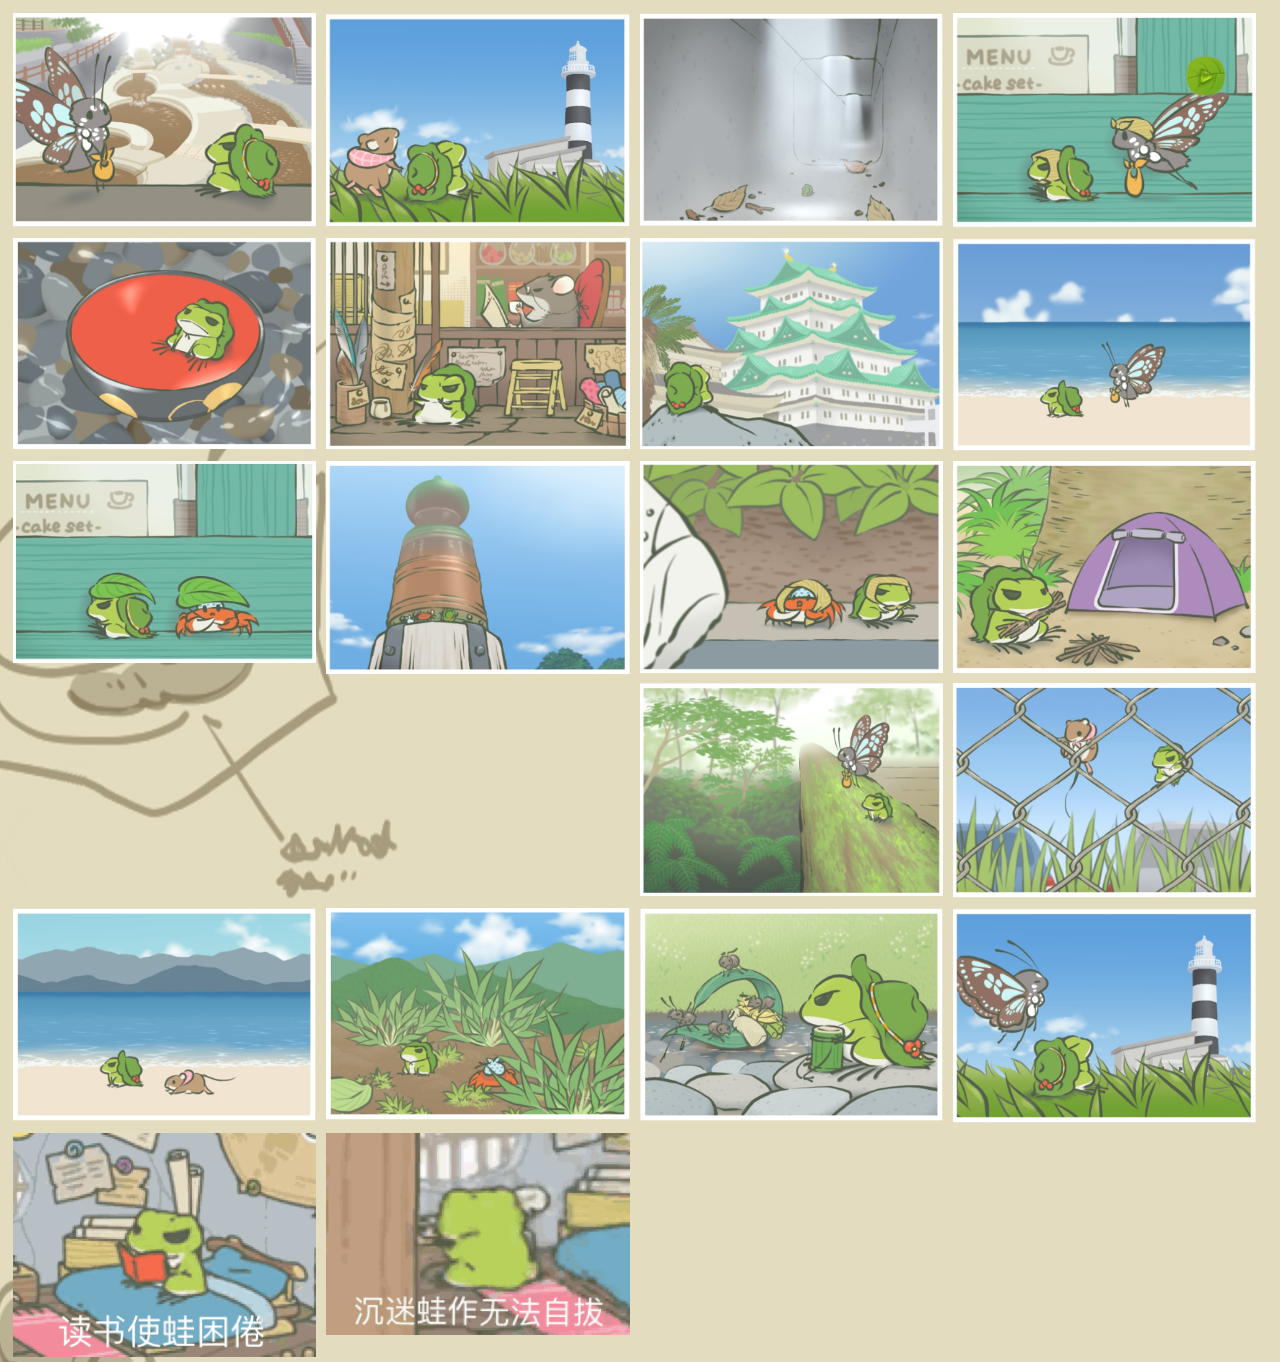
==== album.html @ 4aaba294 "流云" ====
<!DOCTYPE html>
<html>
	<head>
		<meta charset="UTF-8">
		<title>欢迎进入我呱儿子的相册</title>
		<style type="text/css">
			body{
				background:url("img/照片/照片背景.png");

			}
			.img-size{
				float:left;
				height: auto;
				width: 24%;
				margin:5px;
			}
			#playBt{
				position:fixed;
				right:50px;
				top:50px;
				background-color:rgba(0,0,0,0);
				border-style:hidden;
				animation: turn 3s linear infinite; 
			}
			@keyframes turn{
					from {
						transform: rotate(0deg);
					}
					to {
						transform: rotate(360deg);
					}
					/*0%{-webkit-transform:rotate(0deg);}
					25%{-webkit-transform:rotate(90deg);}
					50%{-webkit-transform:rotate(180deg);}
					75%{-webkit-transform:rotate(270deg);}
					100%{-webkit-transform:rotate(360deg);}*/
				}
		</style>
	</head>
	<body>
		<div>
			<img src="img/照片/1.jpg" class="img-size"/>
			<img src="img/照片/2.jpg" class="img-size"/>
			<img src="img/照片/3.jpg" class="img-size"/>
			<img src="img/照片/4.jpg" class="img-size"/>
			<img src="img/照片/5.jpg" class="img-size"/>
			<img src="img/照片/6.jpg" class="img-size"/>
			<img src="img/照片/7.jpg" class="img-size"/>
			<img src="img/照片/8.jpg" class="img-size"/>
			<img src="img/照片/9.jpg" class="img-size"/>
			<img src="img/照片/10.jpg" class="img-size"/>
			<img src="img/照片/11.jpg" class="img-size"/>
			<img src="img/照片/12.jpg" class="img-size"/>
			<img src="img/照片/13.jpg" class="img-size"/>
			<img src="img/照片/14.jpg" class="img-size"/>
			<img src="img/照片/15.jpg" class="img-size"/>
			<img src="img/照片/16.jpg" class="img-size"/>
			<img src="img/照片/17.jpg" class="img-size"/>
			<img src="img/照片/18.jpg" class="img-size"/>
			<img src="img/照片/g1.gif" class="img-size"/>
			<img src="img/照片/g2.gif" class="img-size"/>
		</div>
		<img id="playBt" onclick="pauseau()" src="img/播放按钮.png" style="height:50px;width:50px"/>
		<audio id="mp3" autoplay="ture" loop="ture">
			<source src="res/青蛙旅行BGM.mp3" type="audio/mp3">
		</audio>
		
		<script>
		var mymp3=document.getElementById("mp3");
		var playbt=document.getElementById("playBt");
		function pauseau()
		{
			if(mymp3.paused){
				mymp3.play();
				playbt.style.animation = 'turn 3s linear infinite';
			}
			else{
				mymp3.pause();
				playbt.style.animation = 'none';
			}
		}
		</script>
	</body>
</html>
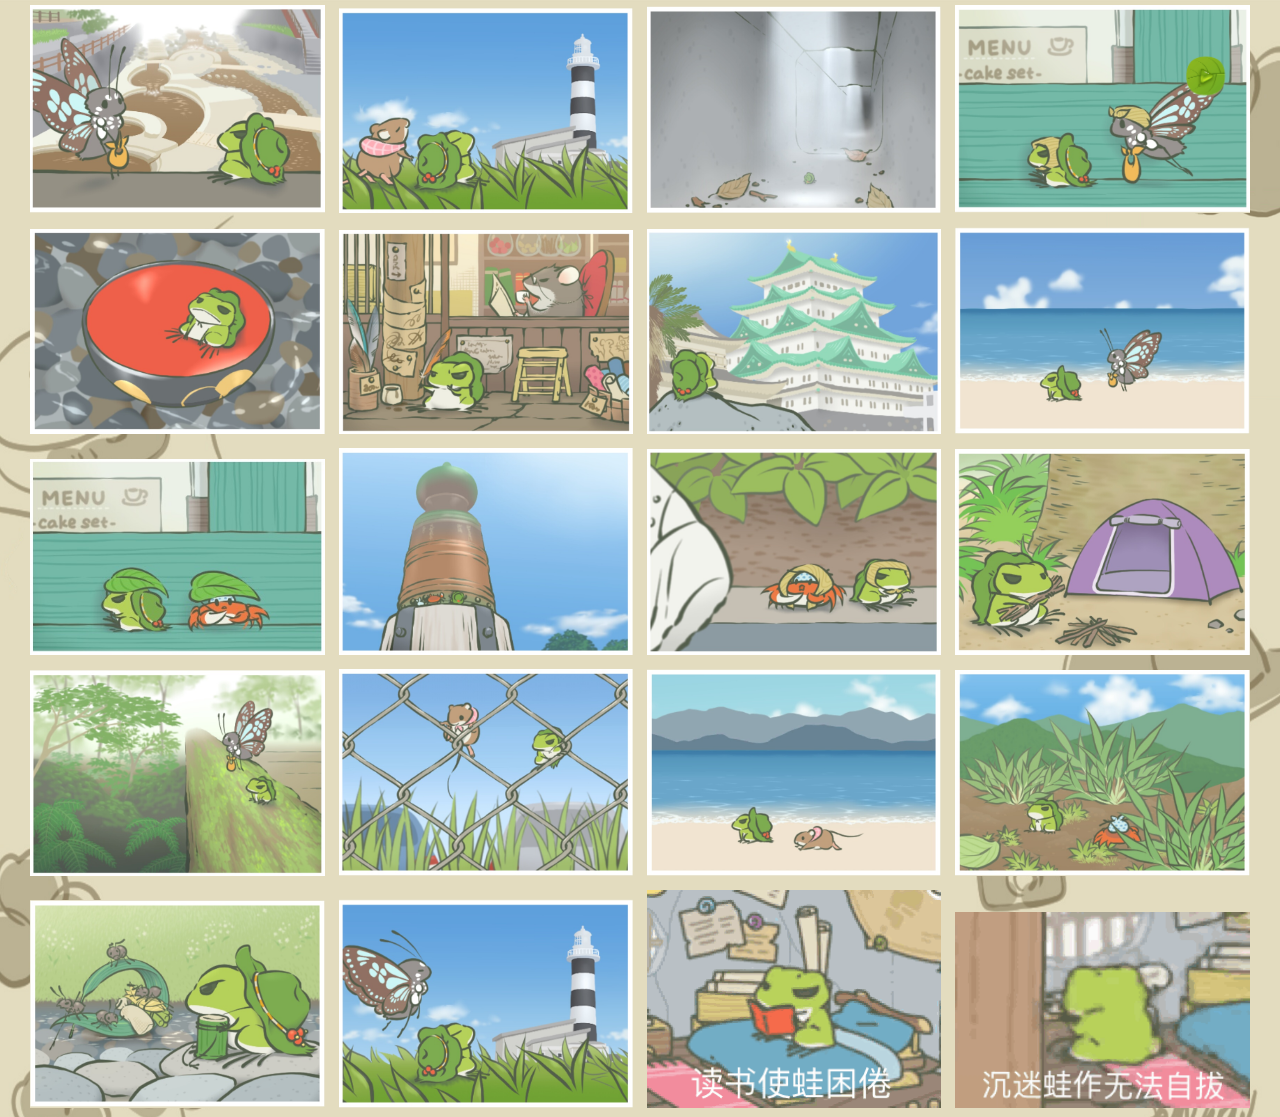
==== commit 024a8a52: "流云" ====
--- a/album.html
+++ b/album.html
@@ -5,13 +5,18 @@
 		<title>欢迎进入我呱儿子的相册</title>
 		<style type="text/css">
 			body{
-				background:url("img/照片/照片背景.png");
-
+				background-image: url(img/照片/照片背景.png);
+				background-size: cover;
+  				background-repeat: no-repeat;
+				height: 100%;
+				width: 100%;
+				margin: 0;
+				padding: 0;
 			}
 			.img-size{
-				float:left;
+				position: relative;
 				height: auto;
-				width: 24%;
+				width: 23%;
 				margin:5px;
 			}
 			#playBt{
@@ -38,7 +43,7 @@
 		</style>
 	</head>
 	<body>
-		<div>
+		<div align="center">
 			<img src="img/照片/1.jpg" class="img-size"/>
 			<img src="img/照片/2.jpg" class="img-size"/>
 			<img src="img/照片/3.jpg" class="img-size"/>
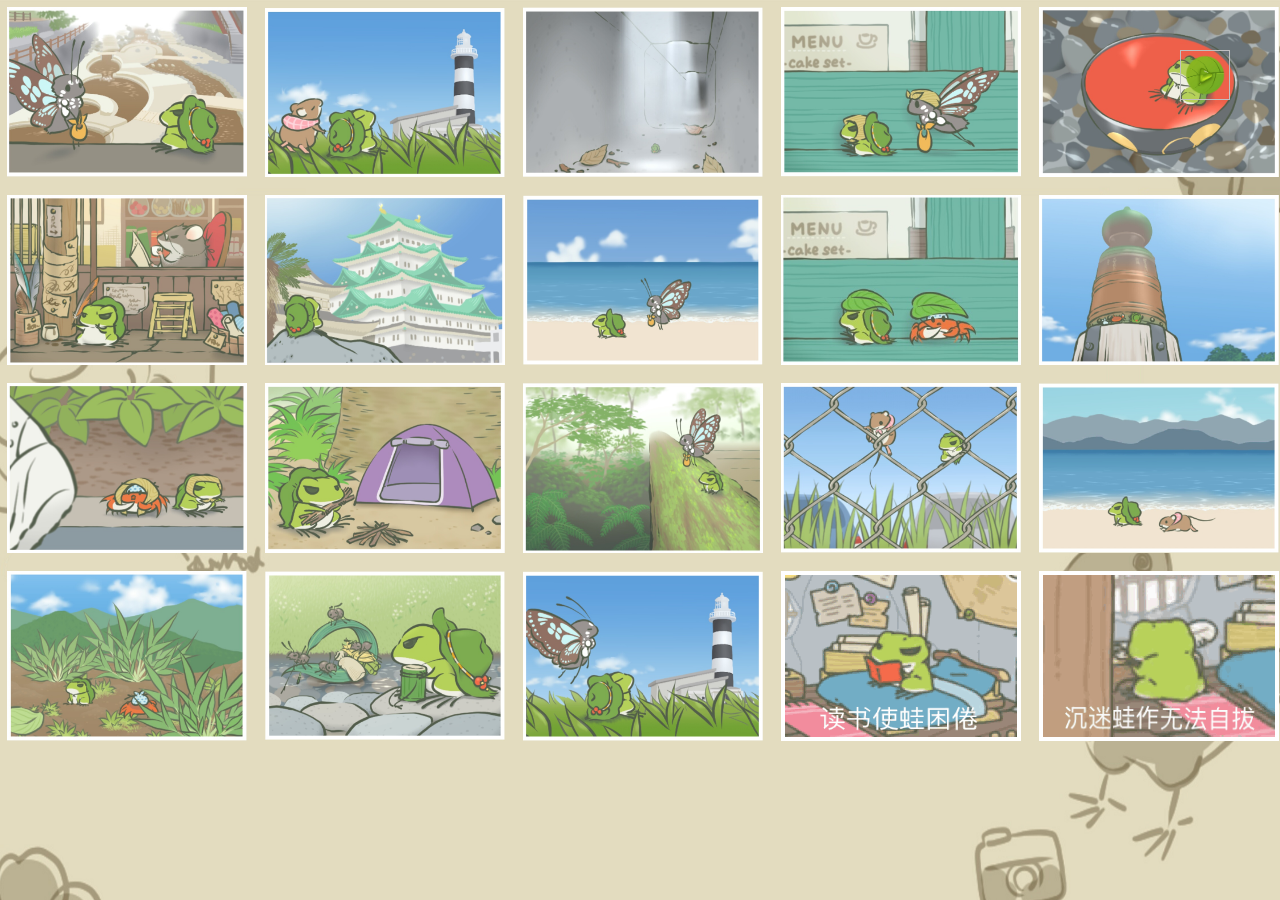
==== commit 70fc53f7: "重构" ====
--- a/album.html
+++ b/album.html
@@ -1,89 +1,74 @@
 <!DOCTYPE html>
 <html>
-	<head>
-		<meta charset="UTF-8">
-		<title>欢迎进入我呱儿子的相册</title>
-		<style type="text/css">
-			body{
-				background-image: url(img/照片/照片背景.png);
-				background-size: cover;
-  				background-repeat: no-repeat;
-				height: 100%;
-				width: 100%;
-				margin: 0;
-				padding: 0;
-			}
-			.img-size{
-				position: relative;
-				height: auto;
-				width: 23%;
-				margin:5px;
-			}
-			#playBt{
-				position:fixed;
-				right:50px;
-				top:50px;
-				background-color:rgba(0,0,0,0);
-				border-style:hidden;
-				animation: turn 3s linear infinite; 
-			}
-			@keyframes turn{
-					from {
-						transform: rotate(0deg);
-					}
-					to {
-						transform: rotate(360deg);
-					}
-					/*0%{-webkit-transform:rotate(0deg);}
-					25%{-webkit-transform:rotate(90deg);}
-					50%{-webkit-transform:rotate(180deg);}
-					75%{-webkit-transform:rotate(270deg);}
-					100%{-webkit-transform:rotate(360deg);}*/
-				}
-		</style>
-	</head>
-	<body>
-		<div align="center">
-			<img src="img/照片/1.jpg" class="img-size"/>
-			<img src="img/照片/2.jpg" class="img-size"/>
-			<img src="img/照片/3.jpg" class="img-size"/>
-			<img src="img/照片/4.jpg" class="img-size"/>
-			<img src="img/照片/5.jpg" class="img-size"/>
-			<img src="img/照片/6.jpg" class="img-size"/>
-			<img src="img/照片/7.jpg" class="img-size"/>
-			<img src="img/照片/8.jpg" class="img-size"/>
-			<img src="img/照片/9.jpg" class="img-size"/>
-			<img src="img/照片/10.jpg" class="img-size"/>
-			<img src="img/照片/11.jpg" class="img-size"/>
-			<img src="img/照片/12.jpg" class="img-size"/>
-			<img src="img/照片/13.jpg" class="img-size"/>
-			<img src="img/照片/14.jpg" class="img-size"/>
-			<img src="img/照片/15.jpg" class="img-size"/>
-			<img src="img/照片/16.jpg" class="img-size"/>
-			<img src="img/照片/17.jpg" class="img-size"/>
-			<img src="img/照片/18.jpg" class="img-size"/>
-			<img src="img/照片/g1.gif" class="img-size"/>
-			<img src="img/照片/g2.gif" class="img-size"/>
+
+<head>
+	<meta charset="UTF-8">
+	<title>欢迎进入我呱儿子的相册</title>
+	<style type="text/css">
+		* {
+			margin: 0;
+			padding: 0;
+		}
+
+		body {
+			background-position-x: center;
+			background-image: url(img/album/album_bg.png);
+			background-size: cover;
+			background-repeat: no-repeat;
+		}
+
+		.album {
+			width: 1300px;
+			margin: 0 auto;
+			/* background-color: #fff; */
+		}
+		.album-img {
+			position: relative;
+			height: 170px;
+			width: 240px;
+			margin: 7px;
+		}
+		.gif-size{
+			height: 162px;
+			width: 232px;
+			border: 4px solid white;
+		}
+	</style>
+	<link rel="stylesheet" type="text/css" href="css/both.css">
+	<script type="text/javascript" src="js/play.js"></script>
+</head>
+
+<body>
+	<div class="main">
+		<div class="album">
+			<img src="img/album/1.jpg" class="album-img" />
+			<img src="img/album/2.jpg" class="album-img" />
+			<img src="img/album/3.jpg" class="album-img" />
+			<img src="img/album/4.jpg" class="album-img" />
+			<img src="img/album/5.jpg" class="album-img" />
+			<img src="img/album/6.jpg" class="album-img" />
+			<img src="img/album/7.jpg" class="album-img" />
+			<img src="img/album/8.jpg" class="album-img" />
+			<img src="img/album/9.jpg" class="album-img" />
+			<img src="img/album/10.jpg" class="album-img" />
+			<img src="img/album/11.jpg" class="album-img" />
+			<img src="img/album/12.jpg" class="album-img" />
+			<img src="img/album/13.jpg" class="album-img" />
+			<img src="img/album/14.jpg" class="album-img" />
+			<img src="img/album/15.jpg" class="album-img" />
+			<img src="img/album/16.jpg" class="album-img" />
+			<img src="img/album/17.jpg" class="album-img" />
+			<img src="img/album/18.jpg" class="album-img" />
+			<img src="img/album/g1.gif" class="album-img gif-size" />
+			<img src="img/album/g2.gif" class="album-img gif-size" />
 		</div>
-		<img id="playBt" onclick="pauseau()" src="img/播放按钮.png" style="height:50px;width:50px"/>
-		<audio id="mp3" autoplay="ture" loop="ture">
-			<source src="res/青蛙旅行BGM.mp3" type="audio/mp3">
-		</audio>
-		
-		<script>
-		var mymp3=document.getElementById("mp3");
-		var playbt=document.getElementById("playBt");
-		function pauseau()
-		{
-			if(mymp3.paused){
-				mymp3.play();
-				playbt.style.animation = 'turn 3s linear infinite';
-			}
-			else{
-				mymp3.pause();
-				playbt.style.animation = 'none';
-			}
-		}
-		</script>
-	</body>
-</html>
+
+	</div>
+	<img class="playBtn playBtn_stopturn" onclick="pauseau()" />
+	<audio id="mp3" autoplay="ture" loop="ture">
+		<source src="res/青蛙旅行BGM.mp3" type="audio/mp3">
+	</audio>
+
+</body>
+
+</html>--- a/css/both.css
+++ b/css/both.css
@@ -0,0 +1,33 @@
+.playBtn {
+    position: fixed;
+    right: 50px;
+    top: 50px;
+    height: 50px;
+    width: 50px;
+    border: 0;
+    box-shadow: none;
+    /* background-color: rgba(0, 0, 0, 0); */
+    background-image: url(../img/play_btn.png);
+    background-size: cover;
+    animation: turn 3s ease-in-out infinite;
+}
+
+.playBtn_stopturn {
+    animation: none;
+}
+
+@keyframes turn {
+    from {
+        transform: rotate(0deg);
+    }
+
+    to {
+        transform: rotate(360deg);
+    }
+
+    /*0%{-webkit-transform:rotate(0deg);}
+            25%{-webkit-transform:rotate(90deg);}
+            50%{-webkit-transform:rotate(180deg);}
+            75%{-webkit-transform:rotate(270deg);}
+            100%{-webkit-transform:rotate(360deg);}*/
+}